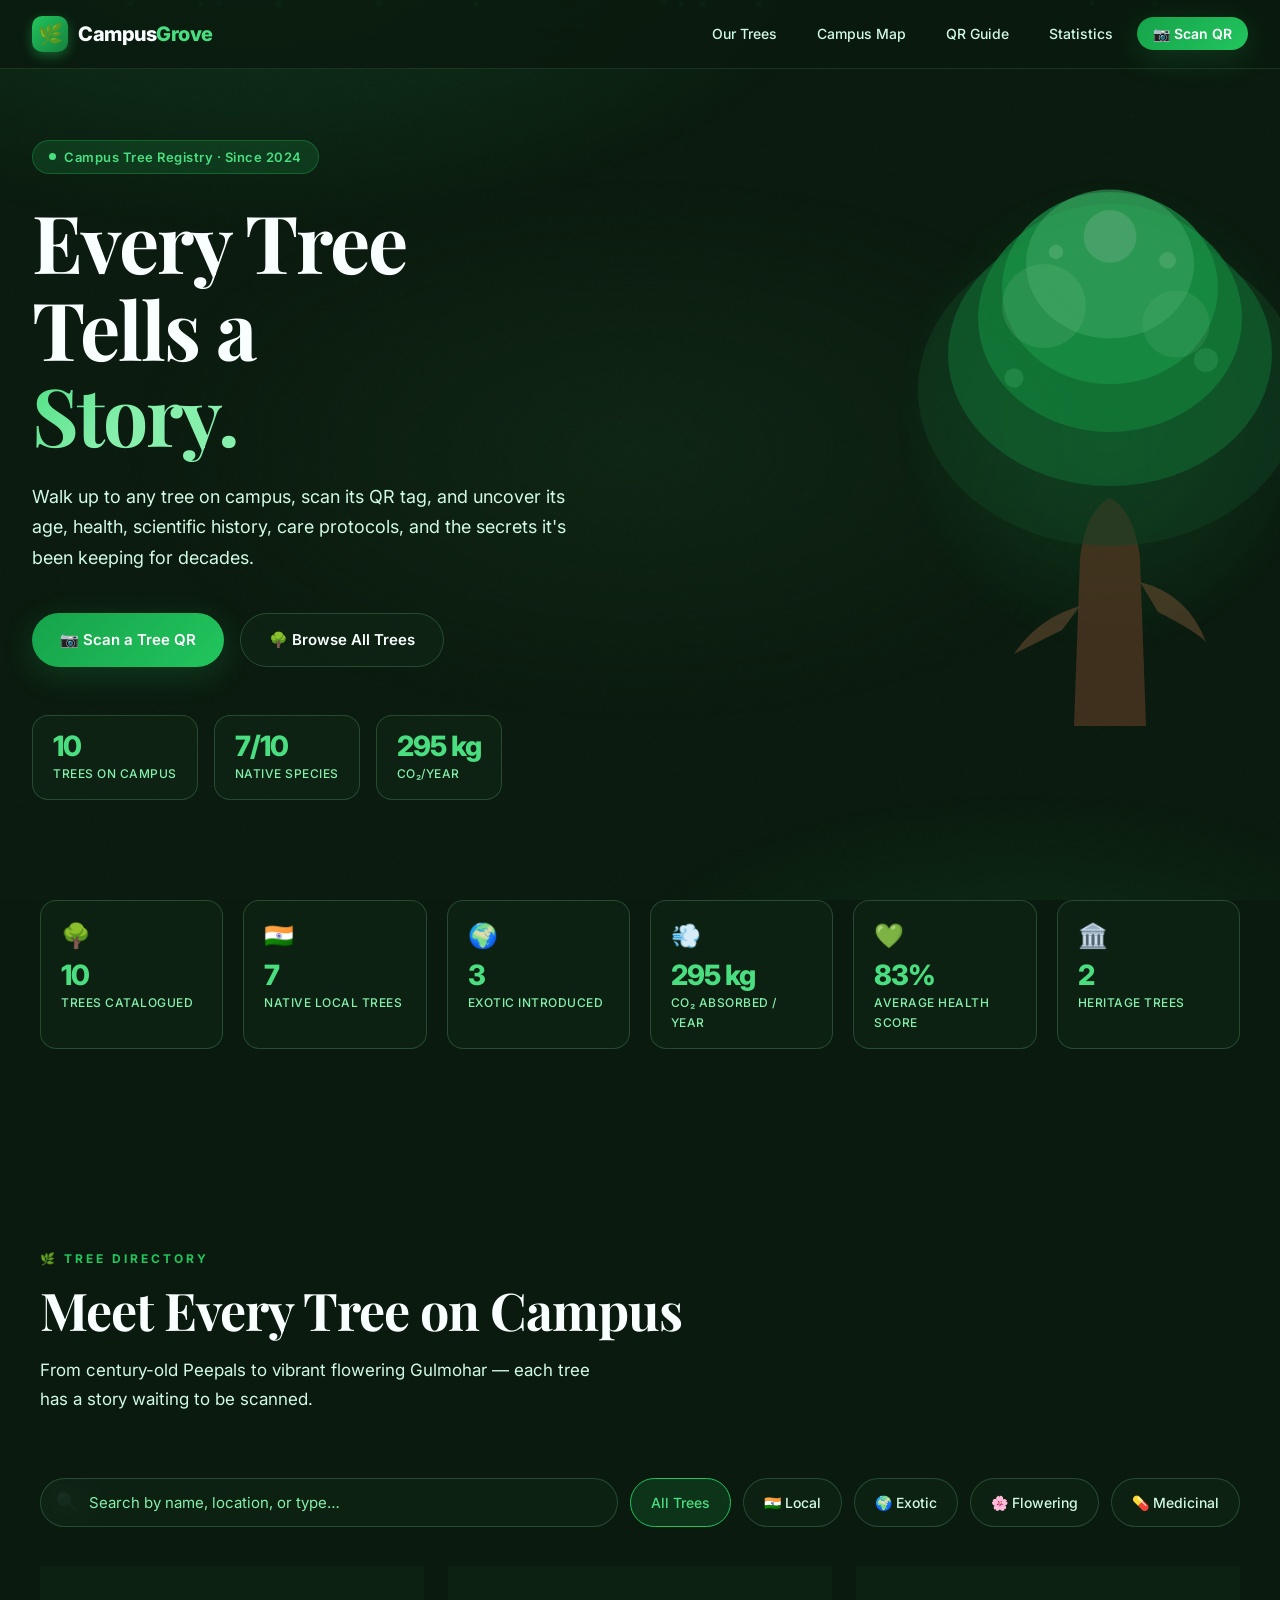
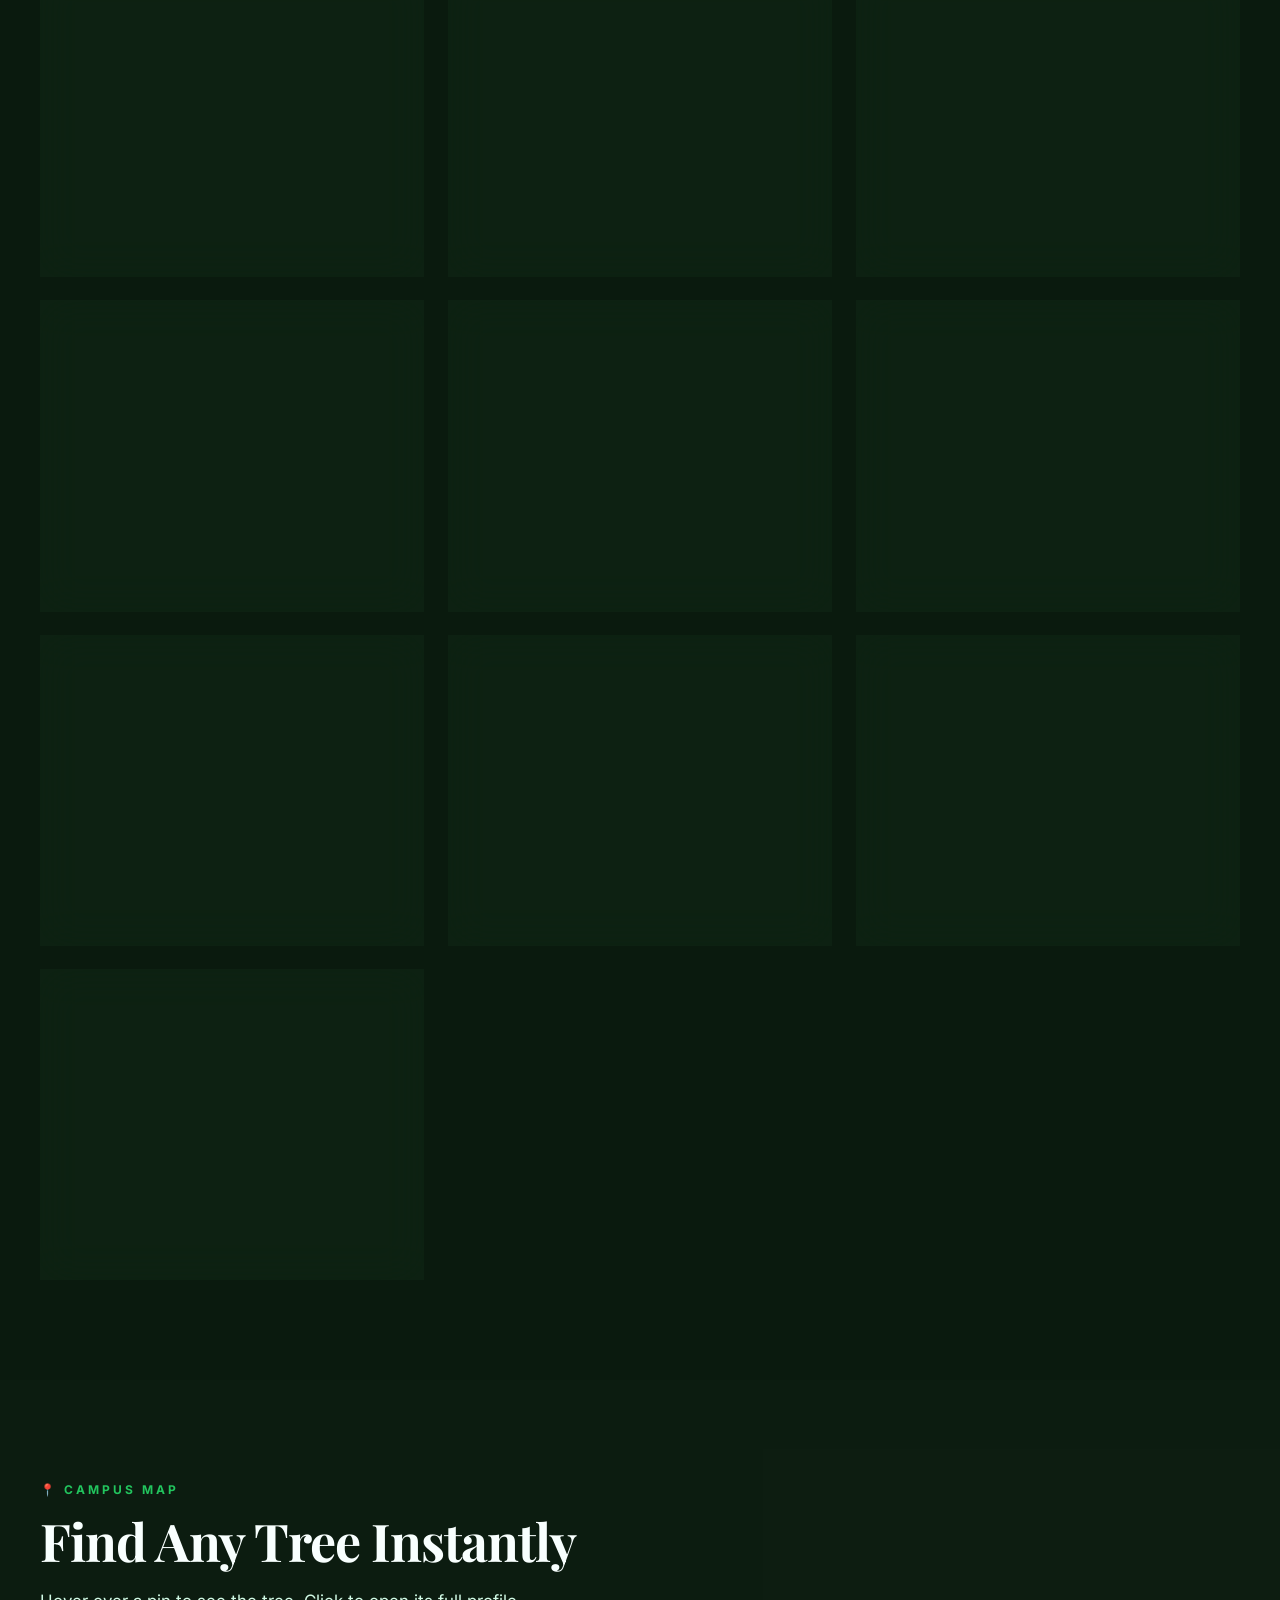
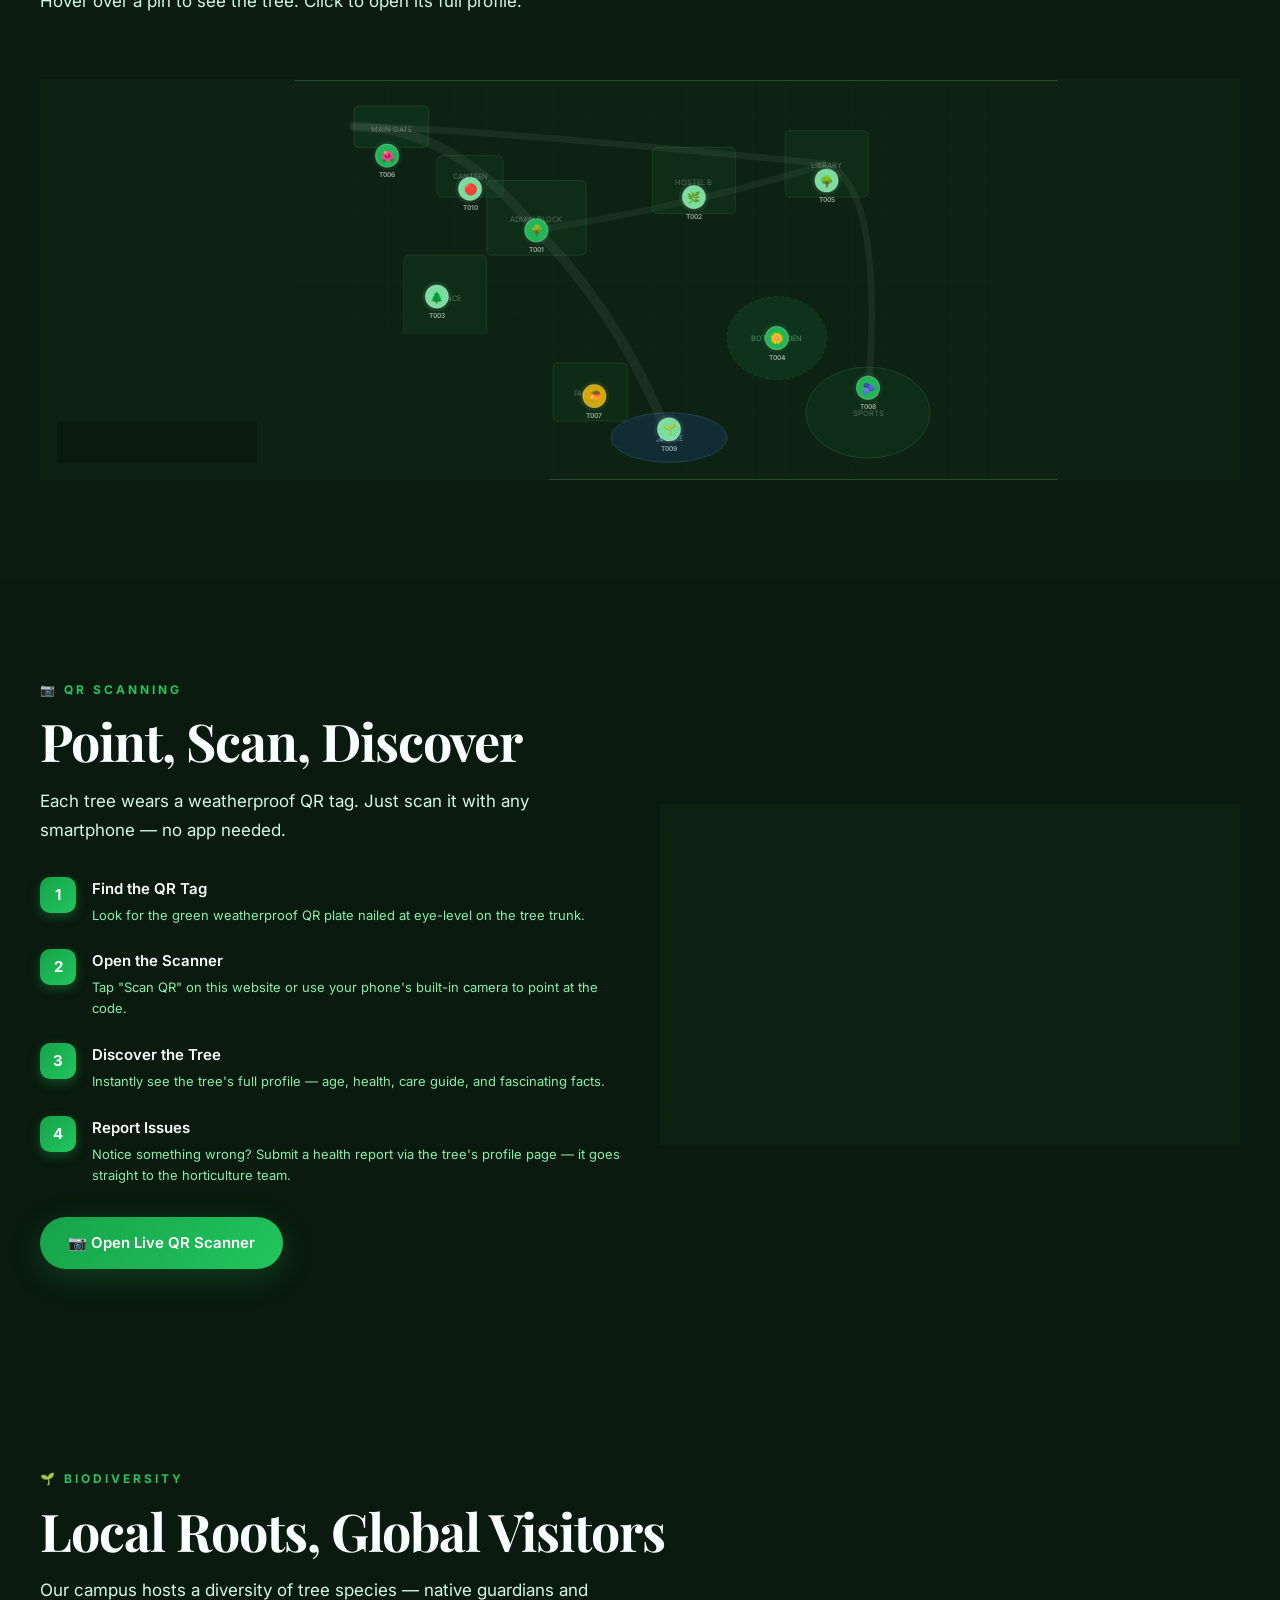
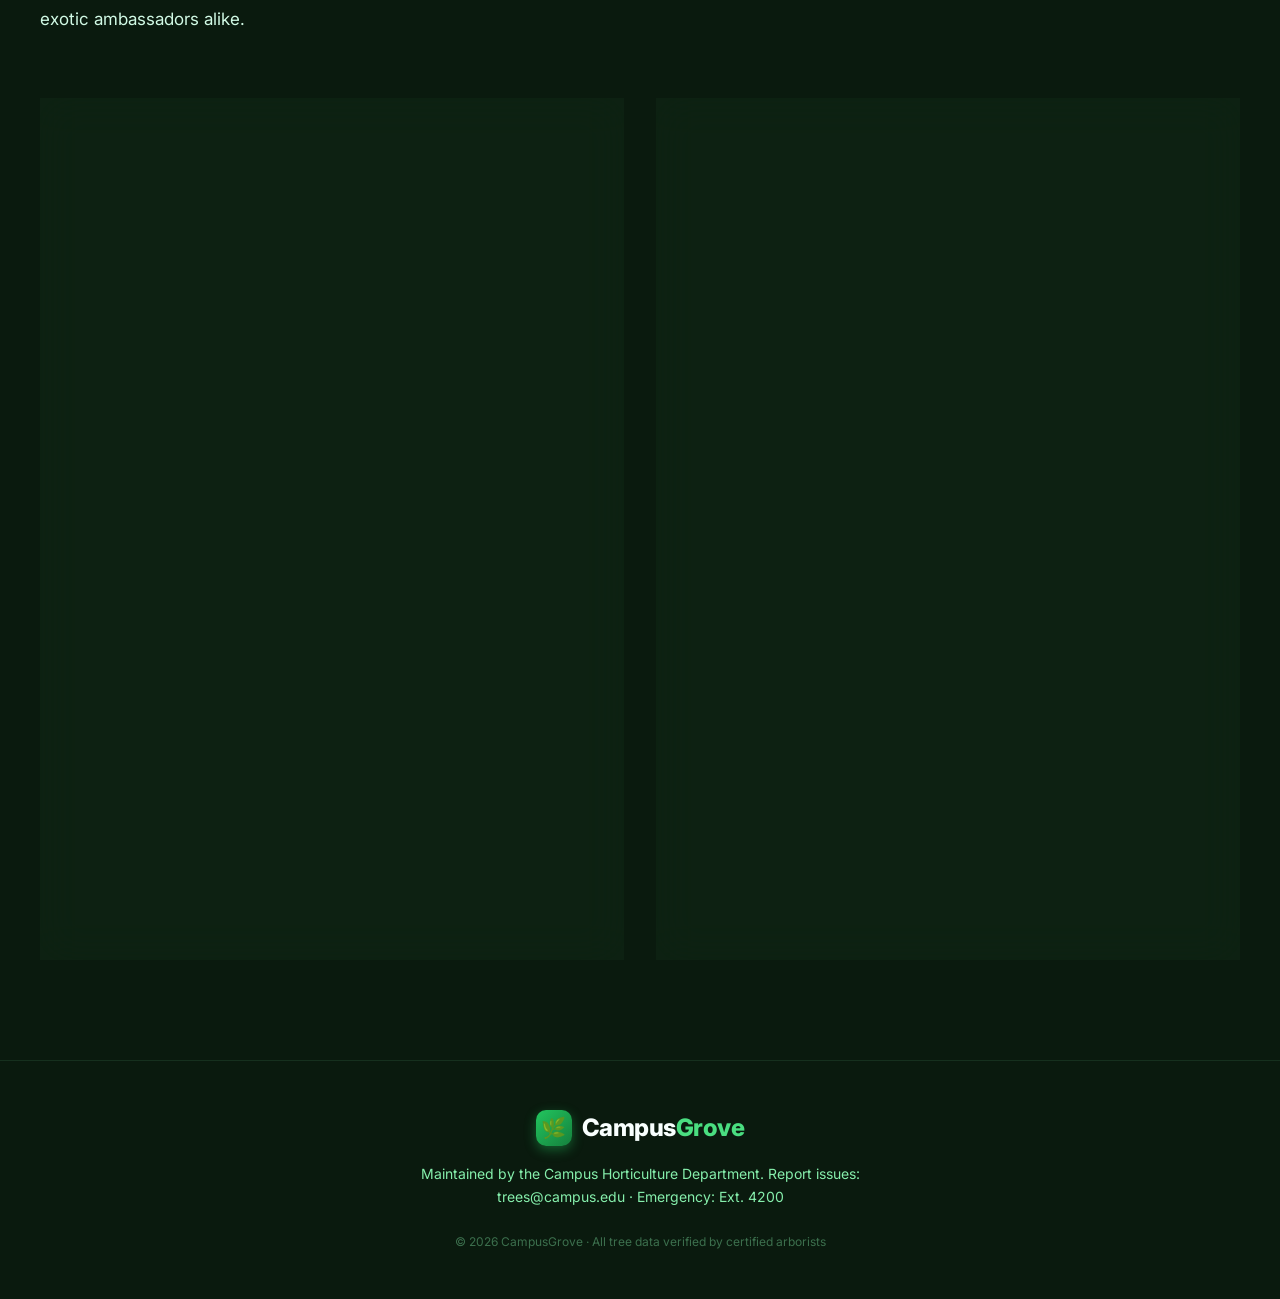
==== index.html @ 91ac913a "Initial commit" ====
<!DOCTYPE html>
<html lang="en">
<head>
  <meta charset="UTF-8" />
  <meta name="viewport" content="width=device-width, initial-scale=1.0" />
  <title>CampusGrove — Track Every Tree on Campus</title>
  <meta name="description" content="CampusGrove helps students and faculty track, learn about, and care for every tree on campus. Scan a QR code to discover any tree's full story." />
  <link rel="icon" href="data:image/svg+xml,<svg xmlns='http://www.w3.org/2000/svg' viewBox='0 0 100 100'><text y='.9em' font-size='90'>🌳</text></svg>" />
  <link rel="stylesheet" href="styles.css" />
</head>
<body>

  <!-- Leaf Particles (added by JS) -->
  <div id="particles"></div>

  <!-- ── NAVBAR ── -->
  <nav class="navbar" id="navbar">
    <a href="index.html" class="nav-logo">
      <div class="nav-logo-icon">🌿</div>
      <div class="nav-logo-text">Campus<span>Grove</span></div>
    </a>
    <ul class="nav-links">
      <li><a href="#trees">Our Trees</a></li>
      <li><a href="#map">Campus Map</a></li>
      <li><a href="#scanner">QR Guide</a></li>
      <li><a href="#stats">Statistics</a></li>
      <li><a href="scan.html" class="nav-cta">📷 Scan QR</a></li>
    </ul>
  </nav>

  <!-- ── HERO ── -->
  <section class="hero">
    <div class="hero-content">
      <div class="hero-badge">
        <span class="dot"></span>
        Campus Tree Registry · Since 2024
      </div>

      <h1 class="hero-title">
        Every Tree<br>Tells a<br><span class="accent">Story.</span>
      </h1>

      <p class="hero-subtitle">
        Walk up to any tree on campus, scan its QR tag, and uncover its age, health, scientific history, care protocols, and the secrets it's been keeping for decades.
      </p>

      <div class="hero-actions">
        <a href="scan.html" class="btn btn-primary">
          📷 Scan a Tree QR
        </a>
        <a href="#trees" class="btn btn-secondary">
          🌳 Browse All Trees
        </a>
      </div>

      <div class="hero-stats" id="hero-stats">
        <!-- populated by JS -->
      </div>
    </div>

    <!-- Hero SVG Tree Art -->
    <div class="hero-visual">
      <svg class="tree-silhouette" viewBox="0 0 400 500" fill="none" xmlns="http://www.w3.org/2000/svg">
        <defs>
          <radialGradient id="treeGlow" cx="50%" cy="50%" r="50%">
            <stop offset="0%" stop-color="#22c55e" stop-opacity="0.3"/>
            <stop offset="100%" stop-color="#22c55e" stop-opacity="0"/>
          </radialGradient>
          <radialGradient id="canopyG" cx="50%" cy="50%" r="50%">
            <stop offset="0%" stop-color="#4ade80"/>
            <stop offset="60%" stop-color="#16a34a"/>
            <stop offset="100%" stop-color="#14532d"/>
          </radialGradient>
        </defs>
        <ellipse cx="200" cy="220" rx="180" ry="200" fill="url(#treeGlow)"/>
        <!-- Trunk -->
        <path d="M170 480 L175 340 Q180 300 200 290 Q220 300 225 340 L230 480Z" fill="#6b432a" opacity="0.8"/>
        <!-- Aerial roots -->
        <path d="M175 380 Q140 390 120 420 Q130 415 160 400Z" fill="#8b5e3c" opacity="0.6"/>
        <path d="M225 360 Q265 370 280 410 Q270 400 240 385Z" fill="#8b5e3c" opacity="0.6"/>
        <!-- Main canopy layers -->
        <ellipse cx="200" cy="200" rx="160" ry="130" fill="#14532d" opacity="0.5"/>
        <ellipse cx="200" cy="170" rx="135" ry="110" fill="#15803d" opacity="0.7"/>
        <ellipse cx="200" cy="140" rx="110" ry="95" fill="#16a34a" opacity="0.8"/>
        <ellipse cx="200" cy="115" rx="90" ry="80" fill="#22c55e" opacity="0.7"/>
        <ellipse cx="200" cy="95" rx="70" ry="62" fill="#4ade80" opacity="0.6"/>
        <!-- Small highlights -->
        <circle cx="145" cy="130" r="35" fill="#86efac" opacity="0.25"/>
        <circle cx="255" cy="145" r="28" fill="#86efac" opacity="0.2"/>
        <circle cx="200" cy="72" r="22" fill="#bbf7d0" opacity="0.3"/>
        <!-- Leaf dots scatter -->
        <circle cx="120" cy="190" r="8" fill="#4ade80" opacity="0.4"/>
        <circle cx="280" cy="175" r="10" fill="#4ade80" opacity="0.35"/>
        <circle cx="155" cy="85" r="6" fill="#86efac" opacity="0.5"/>
        <circle cx="248" cy="92" r="7" fill="#86efac" opacity="0.45"/>
      </svg>
    </div>
  </section>

  <!-- ── STATS STRIP ── -->
  <section class="section" id="stats" style="padding-top: 0;">
    <div class="container">
      <div class="stats-strip reveal" id="stats-strip">
        <!-- populated by JS -->
      </div>
    </div>
  </section>

  <!-- ── TREE DIRECTORY ── -->
  <section class="section" id="trees">
    <div class="container">
      <div class="section-header reveal">
        <div class="section-eyebrow">🌿 Tree Directory</div>
        <h2 class="section-title">Meet Every Tree on Campus</h2>
        <p class="section-subtitle">From century-old Peepals to vibrant flowering Gulmohar — each tree has a story waiting to be scanned.</p>
      </div>

      <div class="search-bar-wrap reveal">
        <div class="search-input-wrap">
          <span class="search-icon">🔍</span>
          <input type="text" class="search-input" id="search-input" placeholder="Search by name, location, or type…" />
        </div>
        <button class="filter-btn active" data-filter="all" id="filter-all">All Trees</button>
        <button class="filter-btn" data-filter="local">🇮🇳 Local</button>
        <button class="filter-btn" data-filter="exotic">🌍 Exotic</button>
        <button class="filter-btn" data-filter="flowering">🌸 Flowering</button>
        <button class="filter-btn" data-filter="medicinal">💊 Medicinal</button>
      </div>

      <div class="tree-grid" id="tree-grid">
        <!-- populated by JS -->
      </div>
    </div>
  </section>

  <!-- ── CAMPUS MAP ── -->
  <section class="section" id="map" style="background: rgba(255,255,255,0.01);">
    <div class="container">
      <div class="section-header reveal">
        <div class="section-eyebrow">📍 Campus Map</div>
        <h2 class="section-title">Find Any Tree Instantly</h2>
        <p class="section-subtitle">Hover over a pin to see the tree. Click to open its full profile.</p>
      </div>

      <div class="map-placeholder reveal" id="campus-map">
        <div class="map-tooltip" id="map-tooltip"></div>
        <!-- SVG map rendered by JS -->
      </div>
    </div>
  </section>

  <!-- ── HOW TO SCAN ── -->
  <section class="section" id="scanner">
    <div class="container">
      <div class="scanner-wrap">
        <div>
          <div class="section-header reveal" style="margin-bottom: 32px;">
            <div class="section-eyebrow">📷 QR Scanning</div>
            <h2 class="section-title">Point, Scan, Discover</h2>
            <p class="section-subtitle">Each tree wears a weatherproof QR tag. Just scan it with any smartphone — no app needed.</p>
          </div>
          <div class="scanner-instructions">
            <div class="scanner-step reveal">
              <div class="step-num">1</div>
              <div class="step-text">
                <h4>Find the QR Tag</h4>
                <p>Look for the green weatherproof QR plate nailed at eye-level on the tree trunk.</p>
              </div>
            </div>
            <div class="scanner-step reveal">
              <div class="step-num">2</div>
              <div class="step-text">
                <h4>Open the Scanner</h4>
                <p>Tap "Scan QR" on this website or use your phone's built-in camera to point at the code.</p>
              </div>
            </div>
            <div class="scanner-step reveal">
              <div class="step-num">3</div>
              <div class="step-text">
                <h4>Discover the Tree</h4>
                <p>Instantly see the tree's full profile — age, health, care guide, and fascinating facts.</p>
              </div>
            </div>
            <div class="scanner-step reveal">
              <div class="step-num">4</div>
              <div class="step-text">
                <h4>Report Issues</h4>
                <p>Notice something wrong? Submit a health report via the tree's profile page — it goes straight to the horticulture team.</p>
              </div>
            </div>
          </div>
          <a href="scan.html" class="btn btn-primary reveal" style="margin-top: 32px;">
            📷 Open Live QR Scanner
          </a>
        </div>

        <div class="scanner-box glass reveal" style="position: relative; min-height: 340px; display: flex; align-items: center; justify-content: center;">
          <div class="scanner-corner tl"></div>
          <div class="scanner-corner tr"></div>
          <div class="scanner-corner bl"></div>
          <div class="scanner-corner br"></div>
          <div class="scanner-line"></div>
          <div style="text-align: center; padding: 40px; z-index: 5;">
            <div style="font-size: 72px; margin-bottom: 16px; animation: treeWave 3s ease-in-out infinite;">🌳</div>
            <div style="font-size: 15px; font-weight: 600; color: var(--text-light);">Live Scanner Ready</div>
            <div style="font-size: 13px; color: var(--text-muted); margin-top: 6px;">Tap below to activate camera</div>
            <a href="scan.html" class="btn btn-primary" style="margin-top: 20px; padding: 10px 20px; font-size: 13px;">Activate Scanner →</a>
          </div>
        </div>
      </div>
    </div>
  </section>

  <!-- ── LOCAL VS EXOTIC ── -->
  <section class="section" id="local-exotic">
    <div class="container">
      <div class="section-header reveal">
        <div class="section-eyebrow">🌱 Biodiversity</div>
        <h2 class="section-title">Local Roots, Global Visitors</h2>
        <p class="section-subtitle">Our campus hosts a diversity of tree species — native guardians and exotic ambassadors alike.</p>
      </div>

      <div style="display: grid; grid-template-columns: 1fr 1fr; gap: 32px;" class="reveal">
        <div class="glass" style="padding: 36px;">
          <div style="font-size: 48px; margin-bottom: 16px;">🇮🇳</div>
          <h3 style="font-family: 'Playfair Display', serif; font-size: 28px; font-weight: 700; margin-bottom: 12px; color: var(--green-400);">Local / Native Trees</h3>
          <p style="font-size: 15px; color: var(--text-mid); line-height: 1.8; margin-bottom: 24px;">
            These trees evolved in India and are perfectly adapted to local soil, climate, and wildlife. They support native birds, bats, pollinators, and insects. Preserving them is key to campus biodiversity.
          </p>
          <div id="local-tree-list" style="display: flex; flex-direction: column; gap: 10px;">
            <!-- populated by JS -->
          </div>
        </div>

        <div class="glass" style="padding: 36px;">
          <div style="font-size: 48px; margin-bottom: 16px;">🌍</div>
          <h3 style="font-family: 'Playfair Display', serif; font-size: 28px; font-weight: 700; margin-bottom: 12px; color: var(--earth-300);">Exotic / Introduced Trees</h3>
          <p style="font-size: 15px; color: var(--text-mid); line-height: 1.8; margin-bottom: 24px;">
            These trees were introduced from other continents. While beautiful and valued, some grow aggressively. They're monitored for invasive behaviour and managed responsibly.
          </p>
          <div id="exotic-tree-list" style="display: flex; flex-direction: column; gap: 10px;">
            <!-- populated by JS -->
          </div>
        </div>
      </div>
    </div>
  </section>

  <!-- ── FOOTER ── -->
  <footer style="position: relative; z-index: 2; border-top: 1px solid rgba(134,239,172,0.1); padding: 48px 32px; text-align: center;">
    <div class="nav-logo" style="justify-content: center; display: flex; margin-bottom: 16px; text-decoration: none;">
      <div class="nav-logo-icon">🌿</div>
      <div class="nav-logo-text" style="font-size: 24px;">Campus<span>Grove</span></div>
    </div>
    <p style="font-size: 14px; color: var(--text-muted); max-width: 480px; margin: 0 auto 24px;">
      Maintained by the Campus Horticulture Department. Report issues: trees@campus.edu · Emergency: Ext. 4200
    </p>
    <p style="font-size: 12px; color: rgba(134,239,172,0.4);">© 2026 CampusGrove · All tree data verified by certified arborists</p>
  </footer>

  <script src="data.js"></script>
  <script src="app.js"></script>
</body>
</html>
---- styles.css ----
@import url('https://fonts.googleapis.com/css2?family=Inter:wght@300;400;500;600;700;800;900&family=Playfair+Display:ital,wght@0,600;0,700;1,600&display=swap');

:root {
  --green-50: #f0fdf4;
  --green-100: #dcfce7;
  --green-200: #bbf7d0;
  --green-300: #86efac;
  --green-400: #4ade80;
  --green-500: #22c55e;
  --green-600: #16a34a;
  --green-700: #15803d;
  --green-800: #166534;
  --green-900: #14532d;

  --earth-100: #fdf6ec;
  --earth-200: #f5e6cc;
  --earth-300: #d4a96a;
  --earth-400: #b8864c;
  --earth-500: #8b5e3c;
  --earth-600: #6b432a;

  --sage-100: #ecf4ec;
  --sage-200: #c9dfc8;
  --sage-300: #8fba8d;
  --sage-400: #5a9458;

  --dark-900: #0a1a0e;
  --dark-800: #0f2614;
  --dark-700: #1a3a20;
  --dark-600: #234d2b;

  --text-light: #f8fffe;
  --text-mid: #d1fae5;
  --text-muted: #86efac;

  --glass-bg: rgba(15, 38, 20, 0.7);
  --glass-border: rgba(134, 239, 172, 0.2);
  --glass-glow: rgba(34, 197, 94, 0.15);

  --radius-sm: 8px;
  --radius-md: 16px;
  --radius-lg: 24px;
  --radius-xl: 40px;

  --shadow-green: 0 8px 32px rgba(34, 197, 94, 0.2);
  --shadow-deep: 0 20px 60px rgba(0, 0, 0, 0.5);
  --shadow-card: 0 4px 24px rgba(0, 0, 0, 0.3);

  --transition: all 0.3s cubic-bezier(0.4, 0, 0.2, 1);
  --transition-bounce: all 0.5s cubic-bezier(0.34, 1.56, 0.64, 1);
}

/* ─── Reset & Base ─── */
*,
*::before,
*::after {
  box-sizing: border-box;
  margin: 0;
  padding: 0;
}

html {
  scroll-behavior: smooth;
}

body {
  font-family: 'Inter', system-ui, sans-serif;
  background-color: var(--dark-900);
  color: var(--text-light);
  min-height: 100vh;
  overflow-x: hidden;
  line-height: 1.6;
}

/* ─── Animated Background ─── */
body::before {
  content: '';
  position: fixed;
  inset: 0;
  background:
    radial-gradient(ellipse 80% 60% at 20% -10%, rgba(34, 197, 94, 0.18) 0%, transparent 60%),
    radial-gradient(ellipse 60% 40% at 80% 110%, rgba(22, 163, 74, 0.14) 0%, transparent 55%),
    radial-gradient(ellipse 40% 30% at 50% 50%, rgba(15, 38, 20, 0.9) 0%, transparent 100%);
  pointer-events: none;
  z-index: 0;
}

/* ─── Noise Texture Overlay ─── */
body::after {
  content: '';
  position: fixed;
  inset: 0;
  background-image: url("data:image/svg+xml,%3Csvg viewBox='0 0 256 256' xmlns='http://www.w3.org/2000/svg'%3E%3Cfilter id='noise'%3E%3CfeTurbulence type='fractalNoise' baseFrequency='0.85' numOctaves='4' stitchTiles='stitch'/%3E%3C/filter%3E%3Crect width='100%25' height='100%25' filter='url(%23noise)' opacity='0.04'/%3E%3C/svg%3E");
  pointer-events: none;
  z-index: 0;
  opacity: 0.5;
}

/* ─── Floating Leaf Particles ─── */
.leaf-particle {
  position: fixed;
  width: 6px;
  height: 6px;
  background: radial-gradient(circle, rgba(34, 197, 94, 0.8), transparent);
  border-radius: 50% 0;
  pointer-events: none;
  z-index: 1;
  animation: floatLeaf linear infinite;
}

@keyframes floatLeaf {
  0% {
    transform: translateY(100vh) rotate(0deg) translateX(0);
    opacity: 0;
  }

  10% {
    opacity: 1;
  }

  90% {
    opacity: 0.7;
  }

  100% {
    transform: translateY(-20vh) rotate(720deg) translateX(40px);
    opacity: 0;
  }
}

/* ─── Glassmorphism Cards ─── */
.glass {
  background: var(--glass-bg);
  backdrop-filter: blur(20px);
  -webkit-backdrop-filter: blur(20px);
  border: 1px solid var(--glass-border);
  border-radius: var(--radius-lg);
}

.glass:hover {
  border-color: rgba(134, 239, 172, 0.4);
  box-shadow: 0 0 40px rgba(34, 197, 94, 0.1);
}

/* ─── Navigation ─── */
.navbar {
  position: fixed;
  top: 0;
  left: 0;
  right: 0;
  z-index: 100;
  padding: 16px 32px;
  display: flex;
  align-items: center;
  justify-content: space-between;
  background: rgba(10, 26, 14, 0.8);
  backdrop-filter: blur(24px);
  border-bottom: 1px solid rgba(134, 239, 172, 0.12);
  transition: var(--transition);
}

.navbar.scrolled {
  padding: 12px 32px;
  background: rgba(10, 26, 14, 0.95);
}

.nav-logo {
  display: flex;
  align-items: center;
  gap: 10px;
  text-decoration: none;
}

.nav-logo-icon {
  width: 36px;
  height: 36px;
  background: linear-gradient(135deg, var(--green-500), var(--green-700));
  border-radius: 10px;
  display: flex;
  align-items: center;
  justify-content: center;
  font-size: 20px;
  box-shadow: 0 4px 12px rgba(34, 197, 94, 0.4);
}

.nav-logo-text {
  font-size: 20px;
  font-weight: 800;
  letter-spacing: -0.5px;
  color: var(--text-light);
}

.nav-logo-text span {
  color: var(--green-400);
}

.nav-links {
  display: flex;
  align-items: center;
  gap: 8px;
  list-style: none;
}

.nav-links a {
  color: var(--text-mid);
  text-decoration: none;
  font-size: 14px;
  font-weight: 500;
  padding: 8px 16px;
  border-radius: 100px;
  transition: var(--transition);
}

.nav-links a:hover,
.nav-links a.active {
  background: rgba(34, 197, 94, 0.15);
  color: var(--green-400);
}

.nav-cta {
  background: linear-gradient(135deg, var(--green-600), var(--green-500));
  color: white !important;
  font-weight: 600 !important;
  box-shadow: var(--shadow-green);
}

.nav-cta:hover {
  transform: translateY(-1px);
  box-shadow: 0 8px 24px rgba(34, 197, 94, 0.4) !important;
  background: none;
}

/* ─── Hero Section ─── */
.hero {
  min-height: 100vh;
  display: flex;
  align-items: center;
  position: relative;
  padding: 120px 32px 80px;
  overflow: hidden;
  z-index: 2;
}

.hero-content {
  max-width: 700px;
  position: relative;
  z-index: 2;
}

.hero-badge {
  display: inline-flex;
  align-items: center;
  gap: 8px;
  background: rgba(34, 197, 94, 0.15);
  border: 1px solid rgba(34, 197, 94, 0.3);
  border-radius: 100px;
  padding: 6px 16px;
  font-size: 13px;
  font-weight: 600;
  color: var(--green-400);
  letter-spacing: 0.5px;
  margin-bottom: 24px;
  animation: fadeInUp 0.6s ease both;
}

.hero-badge .dot {
  width: 7px;
  height: 7px;
  background: var(--green-400);
  border-radius: 50%;
  animation: pulse 2s infinite;
}

@keyframes pulse {

  0%,
  100% {
    opacity: 1;
    transform: scale(1);
  }

  50% {
    opacity: 0.5;
    transform: scale(1.5);
  }
}

.hero-title {
  font-family: 'Playfair Display', serif;
  font-size: clamp(42px, 7vw, 80px);
  font-weight: 700;
  line-height: 1.08;
  letter-spacing: -2px;
  margin-bottom: 24px;
  animation: fadeInUp 0.7s ease 0.1s both;
}

.hero-title .accent {
  background: linear-gradient(135deg, var(--green-400), var(--green-300), #86efac);
  -webkit-background-clip: text;
  -webkit-text-fill-color: transparent;
  background-clip: text;
}

.hero-subtitle {
  font-size: 18px;
  font-weight: 400;
  color: var(--text-mid);
  line-height: 1.7;
  max-width: 560px;
  margin-bottom: 40px;
  animation: fadeInUp 0.7s ease 0.2s both;
}

.hero-actions {
  display: flex;
  gap: 16px;
  flex-wrap: wrap;
  animation: fadeInUp 0.7s ease 0.3s both;
}

.btn {
  display: inline-flex;
  align-items: center;
  gap: 8px;
  padding: 14px 28px;
  border-radius: 100px;
  font-size: 15px;
  font-weight: 600;
  cursor: pointer;
  text-decoration: none;
  transition: var(--transition-bounce);
  border: none;
  outline: none;
}

.btn-primary {
  background: linear-gradient(135deg, var(--green-600), var(--green-500));
  color: white;
  box-shadow: var(--shadow-green), 0 0 0 0 rgba(34, 197, 94, 0);
}

.btn-primary:hover {
  transform: translateY(-3px) scale(1.02);
  box-shadow: 0 16px 40px rgba(34, 197, 94, 0.4), 0 0 0 4px rgba(34, 197, 94, 0.15);
}

.btn-secondary {
  background: var(--glass-bg);
  color: var(--text-light);
  border: 1px solid var(--glass-border);
  backdrop-filter: blur(10px);
}

.btn-secondary:hover {
  transform: translateY(-3px);
  border-color: rgba(134, 239, 172, 0.4);
  background: rgba(34, 197, 94, 0.1);
}

/* ─── Hero Visual ─── */
.hero-visual {
  position: absolute;
  right: -80px;
  top: 50%;
  transform: translateY(-50%);
  width: min(500px, 45vw);
  height: min(600px, 90vh);
  z-index: 1;
}

.tree-silhouette {
  width: 100%;
  height: 100%;
  opacity: 0.7;
}

/* ─── Floating Stats Chips ─── */
.hero-stats {
  display: flex;
  gap: 16px;
  flex-wrap: wrap;
  margin-top: 48px;
  animation: fadeInUp 0.7s ease 0.4s both;
}

.stat-chip {
  background: var(--glass-bg);
  border: 1px solid var(--glass-border);
  border-radius: var(--radius-md);
  padding: 16px 20px;
  backdrop-filter: blur(16px);
  transition: var(--transition);
}

.stat-chip:hover {
  transform: translateY(-4px);
  box-shadow: var(--shadow-green);
  border-color: rgba(134, 239, 172, 0.4);
}

.stat-chip-value {
  font-size: 28px;
  font-weight: 800;
  color: var(--green-400);
  line-height: 1;
  letter-spacing: -1px;
}

.stat-chip-label {
  font-size: 12px;
  color: var(--text-muted);
  margin-top: 4px;
  font-weight: 500;
  text-transform: uppercase;
  letter-spacing: 0.5px;
}

/* ─── Section Layout ─── */
.section {
  position: relative;
  z-index: 2;
  padding: 100px 32px;
}

.container {
  max-width: 1200px;
  margin: 0 auto;
}

.section-header {
  margin-bottom: 64px;
}

.section-eyebrow {
  font-size: 12px;
  font-weight: 700;
  text-transform: uppercase;
  letter-spacing: 3px;
  color: var(--green-500);
  margin-bottom: 12px;
}

.section-title {
  font-family: 'Playfair Display', serif;
  font-size: clamp(32px, 5vw, 52px);
  font-weight: 700;
  line-height: 1.15;
  letter-spacing: -1px;
  margin-bottom: 16px;
}

.section-subtitle {
  font-size: 17px;
  color: var(--text-mid);
  max-width: 560px;
  line-height: 1.7;
}

/* ─── Search & Filter Bar ─── */
.search-bar-wrap {
  display: flex;
  gap: 12px;
  margin-bottom: 40px;
  flex-wrap: wrap;
}

.search-input-wrap {
  flex: 1;
  min-width: 260px;
  position: relative;
}

.search-icon {
  position: absolute;
  left: 16px;
  top: 50%;
  transform: translateY(-50%);
  color: var(--green-500);
  font-size: 18px;
  pointer-events: none;
}

.search-input {
  width: 100%;
  padding: 14px 20px 14px 48px;
  background: var(--glass-bg);
  border: 1px solid var(--glass-border);
  border-radius: 100px;
  color: var(--text-light);
  font-size: 15px;
  font-family: 'Inter', sans-serif;
  outline: none;
  transition: var(--transition);
  backdrop-filter: blur(16px);
}

.search-input::placeholder {
  color: var(--text-muted);
}

.search-input:focus {
  border-color: var(--green-500);
  box-shadow: 0 0 0 3px rgba(34, 197, 94, 0.15);
}

.filter-btn {
  padding: 12px 20px;
  background: var(--glass-bg);
  border: 1px solid var(--glass-border);
  border-radius: 100px;
  color: var(--text-mid);
  font-size: 14px;
  font-weight: 500;
  cursor: pointer;
  font-family: 'Inter', sans-serif;
  transition: var(--transition);
  backdrop-filter: blur(16px);
  white-space: nowrap;
}

.filter-btn:hover,
.filter-btn.active {
  background: rgba(34, 197, 94, 0.15);
  border-color: var(--green-500);
  color: var(--green-400);
}

/* ─── Tree Grid ─── */
.tree-grid {
  display: grid;
  grid-template-columns: repeat(auto-fill, minmax(320px, 1fr));
  gap: 24px;
}

/* ─── Tree Card ─── */
.tree-card {
  background: var(--glass-bg);
  border: 1px solid var(--glass-border);
  border-radius: var(--radius-lg);
  overflow: hidden;
  cursor: pointer;
  transition: var(--transition-bounce);
  backdrop-filter: blur(20px);
  text-decoration: none;
  display: flex;
  flex-direction: column;
  position: relative;
  z-index: 2;
}

.tree-card::before {
  content: '';
  position: absolute;
  inset: 0;
  background: linear-gradient(135deg, rgba(34, 197, 94, 0.05) 0%, transparent 100%);
  opacity: 0;
  transition: var(--transition);
  border-radius: inherit;
}

.tree-card:hover {
  transform: translateY(-8px) scale(1.01);
  border-color: rgba(134, 239, 172, 0.4);
  box-shadow: 0 24px 60px rgba(0, 0, 0, 0.4), 0 0 60px rgba(34, 197, 94, 0.1);
}

.tree-card:hover::before {
  opacity: 1;
}

.tree-card-banner {
  height: 120px;
  position: relative;
  display: flex;
  align-items: center;
  justify-content: center;
  overflow: hidden;
}

.tree-card-emoji {
  font-size: 64px;
  filter: drop-shadow(0 4px 16px rgba(0, 0, 0, 0.4));
  animation: treeWave 4s ease-in-out infinite;
}

@keyframes treeWave {

  0%,
  100% {
    transform: rotate(-3deg) scale(1);
  }

  50% {
    transform: rotate(3deg) scale(1.05);
  }
}

.tree-card-body {
  padding: 20px 24px 24px;
  flex: 1;
  display: flex;
  flex-direction: column;
  gap: 12px;
}

.tree-card-top {
  display: flex;
  align-items: flex-start;
  justify-content: space-between;
  gap: 8px;
}

.tree-card-name {
  font-size: 18px;
  font-weight: 700;
  color: var(--text-light);
  line-height: 1.2;
}

.tree-card-sci {
  font-size: 12px;
  font-style: italic;
  color: var(--text-muted);
  margin-top: 2px;
}

.local-badge {
  flex-shrink: 0;
  font-size: 10px;
  font-weight: 700;
  padding: 4px 10px;
  border-radius: 100px;
  text-transform: uppercase;
  letter-spacing: 0.5px;
}

.local-badge.local {
  background: rgba(34, 197, 94, 0.2);
  color: var(--green-400);
  border: 1px solid rgba(34, 197, 94, 0.4);
}

.local-badge.exotic {
  background: rgba(180, 140, 76, 0.2);
  color: var(--earth-300);
  border: 1px solid rgba(180, 140, 76, 0.4);
}

.tree-card-meta {
  display: flex;
  gap: 16px;
  font-size: 13px;
  color: var(--text-muted);
}

.tree-card-meta span {
  display: flex;
  align-items: center;
  gap: 4px;
}

/* ─── Health Bar ─── */
.health-bar-wrap {
  display: flex;
  align-items: center;
  gap: 10px;
}

.health-bar-track {
  flex: 1;
  height: 6px;
  background: rgba(255, 255, 255, 0.1);
  border-radius: 100px;
  overflow: hidden;
}

.health-bar-fill {
  height: 100%;
  border-radius: 100px;
  transition: width 1s cubic-bezier(0.4, 0, 0.2, 1);
}

.health-bar-text {
  font-size: 12px;
  font-weight: 600;
  min-width: 40px;
  text-align: right;
}

.tree-card-tags {
  display: flex;
  gap: 6px;
  flex-wrap: wrap;
}

.tag {
  font-size: 11px;
  padding: 3px 10px;
  border-radius: 100px;
  background: rgba(255, 255, 255, 0.06);
  color: var(--text-muted);
  border: 1px solid rgba(255, 255, 255, 0.08);
  font-weight: 500;
}

/* ─── QR Scanner Section ─── */
.scanner-wrap {
  display: grid;
  grid-template-columns: 1fr 1fr;
  gap: 40px;
  align-items: center;
}

.scanner-box {
  background: var(--glass-bg);
  border: 1px solid var(--glass-border);
  border-radius: var(--radius-lg);
  overflow: hidden;
  backdrop-filter: blur(20px);
  position: relative;
}

#qr-reader {
  width: 100% !important;
  border-radius: var(--radius-lg);
  overflow: hidden;
}

#qr-reader video {
  width: 100% !important;
}

#qr-reader__scan_region {
  background: transparent !important;
}

.scanner-corner {
  position: absolute;
  width: 24px;
  height: 24px;
  border-color: var(--green-400);
  border-style: solid;
  border-width: 0;
  z-index: 10;
}

.scanner-corner.tl {
  top: 20px;
  left: 20px;
  border-top-width: 3px;
  border-left-width: 3px;
  border-top-left-radius: 4px;
}

.scanner-corner.tr {
  top: 20px;
  right: 20px;
  border-top-width: 3px;
  border-right-width: 3px;
  border-top-right-radius: 4px;
}

.scanner-corner.bl {
  bottom: 20px;
  left: 20px;
  border-bottom-width: 3px;
  border-left-width: 3px;
  border-bottom-left-radius: 4px;
}

.scanner-corner.br {
  bottom: 20px;
  right: 20px;
  border-bottom-width: 3px;
  border-right-width: 3px;
  border-bottom-right-radius: 4px;
}

.scanner-line {
  position: absolute;
  left: 10%;
  right: 10%;
  height: 2px;
  background: linear-gradient(90deg, transparent, var(--green-400), transparent);
  top: 10%;
  box-shadow: 0 0 12px var(--green-400), 0 0 4px var(--green-400);
  animation: scanLine 2.5s ease-in-out infinite;
  z-index: 10;
}

@keyframes scanLine {
  0% {
    top: 10%;
    opacity: 1;
  }

  50% {
    top: 88%;
    opacity: 1;
  }

  100% {
    top: 10%;
    opacity: 1;
  }
}

.scanner-instructions {
  display: flex;
  flex-direction: column;
  gap: 24px;
}

.scanner-step {
  display: flex;
  align-items: flex-start;
  gap: 16px;
}

.step-num {
  width: 36px;
  height: 36px;
  background: linear-gradient(135deg, var(--green-600), var(--green-500));
  border-radius: 10px;
  display: flex;
  align-items: center;
  justify-content: center;
  font-weight: 700;
  font-size: 15px;
  flex-shrink: 0;
  box-shadow: 0 4px 12px rgba(34, 197, 94, 0.3);
}

.step-text h4 {
  font-size: 15px;
  font-weight: 600;
  margin-bottom: 4px;
  color: var(--text-light);
}

.step-text p {
  font-size: 13px;
  color: var(--text-muted);
  line-height: 1.6;
}

/* ─── Tree Profile Page ─── */
.profile-hero {
  min-height: 420px;
  display: flex;
  align-items: flex-end;
  padding: 120px 32px 48px;
  position: relative;
  overflow: hidden;
  z-index: 2;
}

.profile-hero-bg {
  position: absolute;
  inset: 0;
  z-index: 0;
}

.profile-hero-content {
  position: relative;
  z-index: 2;
  max-width: 1200px;
  margin: 0 auto;
  width: 100%;
}

.profile-header-grid {
  display: grid;
  grid-template-columns: auto 1fr auto;
  align-items: center;
  gap: 32px;
}

.profile-emoji-circle {
  width: 100px;
  height: 100px;
  background: var(--glass-bg);
  border: 2px solid var(--glass-border);
  border-radius: 50%;
  backdrop-filter: blur(20px);
  display: flex;
  align-items: center;
  justify-content: center;
  font-size: 52px;
  box-shadow: 0 0 40px rgba(34, 197, 94, 0.2);
}

.profile-name {
  font-family: 'Playfair Display', serif;
  font-size: clamp(28px, 5vw, 52px);
  font-weight: 700;
  line-height: 1.1;
  letter-spacing: -1px;
}

.profile-sci {
  font-style: italic;
  color: var(--text-muted);
  font-size: 16px;
  margin-top: 4px;
}

.profile-location {
  font-size: 14px;
  color: var(--text-muted);
  margin-top: 8px;
  display: flex;
  align-items: center;
  gap: 6px;
}

.profile-health-pill {
  padding: 12px 24px;
  border-radius: var(--radius-md);
  text-align: center;
  background: var(--glass-bg);
  border: 1px solid var(--glass-border);
  backdrop-filter: blur(16px);
}

.profile-health-score {
  font-size: 40px;
  font-weight: 900;
  line-height: 1;
  letter-spacing: -2px;
}

.profile-health-label {
  font-size: 11px;
  text-transform: uppercase;
  letter-spacing: 1px;
  color: var(--text-muted);
  margin-top: 4px;
}

/* ─── Profile Content Grid ─── */
.profile-content {
  padding: 0 32px 80px;
  max-width: 1200px;
  margin: 0 auto;
  position: relative;
  z-index: 2;
  display: grid;
  grid-template-columns: 2fr 1fr;
  gap: 32px;
  margin-top: 40px;
}

.info-card {
  background: var(--glass-bg);
  border: 1px solid var(--glass-border);
  border-radius: var(--radius-lg);
  padding: 28px;
  backdrop-filter: blur(20px);
  margin-bottom: 24px;
}

.info-card h3 {
  font-size: 16px;
  font-weight: 700;
  margin-bottom: 20px;
  display: flex;
  align-items: center;
  gap: 8px;
  color: var(--green-400);
}

/* ─── Spec Grid ─── */
.spec-grid {
  display: grid;
  grid-template-columns: 1fr 1fr;
  gap: 16px;
}

.spec-item {}

.spec-label {
  font-size: 11px;
  text-transform: uppercase;
  letter-spacing: 0.8px;
  color: var(--text-muted);
  font-weight: 600;
  margin-bottom: 4px;
}

.spec-value {
  font-size: 16px;
  font-weight: 600;
  color: var(--text-light);
}

/* ─── Care Cards ─── */
.care-card {
  background: rgba(255, 255, 255, 0.03);
  border: 1px solid rgba(255, 255, 255, 0.08);
  border-radius: var(--radius-md);
  padding: 20px;
  margin-bottom: 16px;
  transition: var(--transition);
}

.care-card:hover {
  border-color: rgba(134, 239, 172, 0.2);
  background: rgba(34, 197, 94, 0.04);
}

.care-card-header {
  display: flex;
  align-items: center;
  justify-content: space-between;
  margin-bottom: 12px;
}

.care-issue {
  font-weight: 700;
  font-size: 15px;
  color: var(--text-light);
  display: flex;
  align-items: center;
  gap: 8px;
}

.urgency-badge {
  font-size: 11px;
  font-weight: 700;
  padding: 3px 10px;
  border-radius: 100px;
  text-transform: uppercase;
  letter-spacing: 0.5px;
}

.urgency-critical {
  background: rgba(239, 68, 68, 0.2);
  color: #fca5a5;
  border: 1px solid rgba(239, 68, 68, 0.4);
}

.urgency-high {
  background: rgba(249, 115, 22, 0.2);
  color: #fdba74;
  border: 1px solid rgba(249, 115, 22, 0.4);
}

.urgency-medium {
  background: rgba(234, 179, 8, 0.2);
  color: #fde047;
  border: 1px solid rgba(234, 179, 8, 0.4);
}

.urgency-low {
  background: rgba(34, 197, 94, 0.15);
  color: var(--green-400);
  border: 1px solid rgba(34, 197, 94, 0.3);
}

.care-cause {
  font-size: 13px;
  color: var(--earth-300);
  margin-bottom: 10px;
  display: flex;
  align-items: center;
  gap: 6px;
}

.care-treatment {
  font-size: 14px;
  color: var(--text-mid);
  line-height: 1.7;
}

/* ─── Fun Fact Box ─── */
.fun-fact-box {
  background: linear-gradient(135deg, rgba(34, 197, 94, 0.1), rgba(22, 163, 74, 0.05));
  border: 1px solid rgba(34, 197, 94, 0.25);
  border-radius: var(--radius-md);
  padding: 20px;
  margin-top: 0;
}

.fun-fact-label {
  font-size: 11px;
  text-transform: uppercase;
  letter-spacing: 1px;
  color: var(--green-500);
  font-weight: 700;
  margin-bottom: 8px;
  display: flex;
  align-items: center;
  gap: 6px;
}

.fun-fact-text {
  font-size: 14px;
  color: var(--text-mid);
  line-height: 1.7;
  font-style: italic;
}

/* ─── Map Overview ─── */
.map-placeholder {
  height: 400px;
  background: var(--glass-bg);
  border: 1px solid var(--glass-border);
  border-radius: var(--radius-lg);
  display: flex;
  flex-direction: column;
  align-items: center;
  justify-content: center;
  gap: 16px;
  backdrop-filter: blur(20px);
  position: relative;
  overflow: hidden;
}

.campus-map-svg {
  width: 100%;
  height: 100%;
  position: absolute;
  inset: 0;
}

.map-tree-pin {
  cursor: pointer;
  transition: var(--transition-bounce);
}

.map-tree-pin:hover {
  transform: scale(1.3) translateY(-4px);
}

.map-tree-pin circle {
  transition: var(--transition);
}

.map-tree-pin:hover circle {
  filter: brightness(1.3);
}

/* ─── Tooltip ─── */
.map-tooltip {
  position: absolute;
  background: rgba(10, 26, 14, 0.95);
  border: 1px solid var(--glass-border);
  border-radius: var(--radius-sm);
  padding: 10px 14px;
  font-size: 13px;
  pointer-events: none;
  z-index: 50;
  min-width: 160px;
  backdrop-filter: blur(16px);
  display: none;
}

/* ─── QR Print Cards ─── */
.qr-grid {
  display: grid;
  grid-template-columns: repeat(auto-fill, minmax(200px, 1fr));
  gap: 20px;
  margin-top: 32px;
}

.qr-card {
  background: white;
  border-radius: var(--radius-md);
  padding: 20px;
  text-align: center;
  color: #1a1a1a;
  box-shadow: var(--shadow-deep);
}

.qr-card img,
.qr-card canvas {
  width: 120px;
  height: 120px;
  display: block;
  margin: 0 auto 12px;
}

.qr-card-name {
  font-weight: 700;
  font-size: 14px;
  color: #1a1a1a;
}

.qr-card-id {
  font-size: 11px;
  color: #666;
  margin-top: 2px;
}

/* ─── Scroll animations ─── */
.reveal {
  opacity: 0;
  transform: translateY(30px);
  transition: opacity 0.7s ease, transform 0.7s ease;
}

.reveal.visible {
  opacity: 1;
  transform: none;
}

/* ─── Animations ─── */
@keyframes fadeInUp {
  from {
    opacity: 0;
    transform: translateY(30px);
  }

  to {
    opacity: 1;
    transform: none;
  }
}

/* ─── Scrollbar ─── */
::-webkit-scrollbar {
  width: 6px;
}

::-webkit-scrollbar-track {
  background: var(--dark-900);
}

::-webkit-scrollbar-thumb {
  background: var(--green-800);
  border-radius: 100px;
}

::-webkit-scrollbar-thumb:hover {
  background: var(--green-600);
}

/* ─── Responsive ─── */
@media (max-width: 900px) {
  .scanner-wrap {
    grid-template-columns: 1fr;
  }

  .profile-content {
    grid-template-columns: 1fr;
  }

  .profile-header-grid {
    grid-template-columns: auto 1fr;
  }

  .profile-health-pill {
    grid-column: span 2;
  }

  .hero-visual {
    display: none;
  }

  .navbar {
    padding: 14px 20px;
  }

  .nav-links {
    display: none;
  }
}

@media (max-width: 600px) {
  .section {
    padding: 70px 20px;
  }

  .hero {
    padding: 100px 20px 60px;
  }

  .spec-grid {
    grid-template-columns: 1fr;
  }

  .profile-hero {
    padding: 100px 20px 40px;
  }

  .profile-content {
    padding: 0 20px 60px;
    margin-top: 24px;
  }
}

/* ─── No Results ─── */
.no-results {
  grid-column: 1 / -1;
  text-align: center;
  padding: 60px;
  color: var(--text-muted);
}

.no-results .icon {
  font-size: 48px;
  margin-bottom: 16px;
}
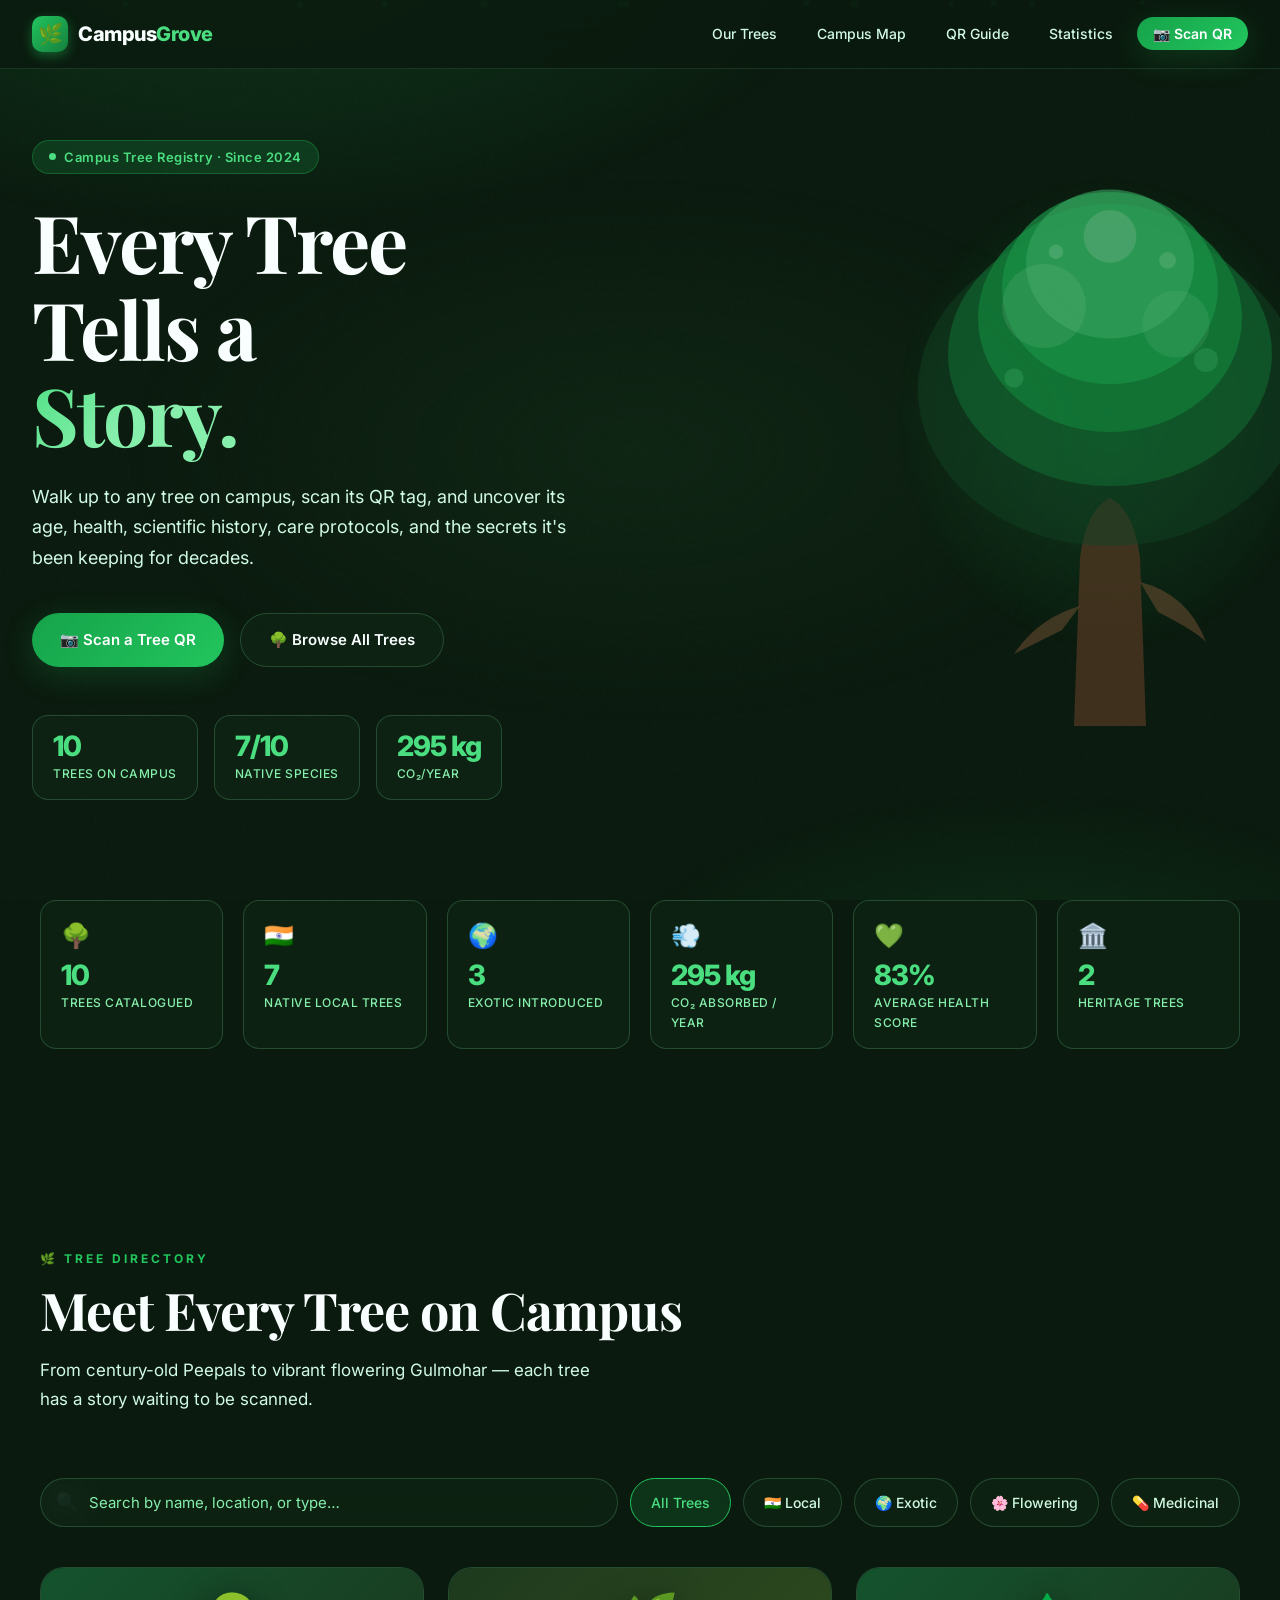
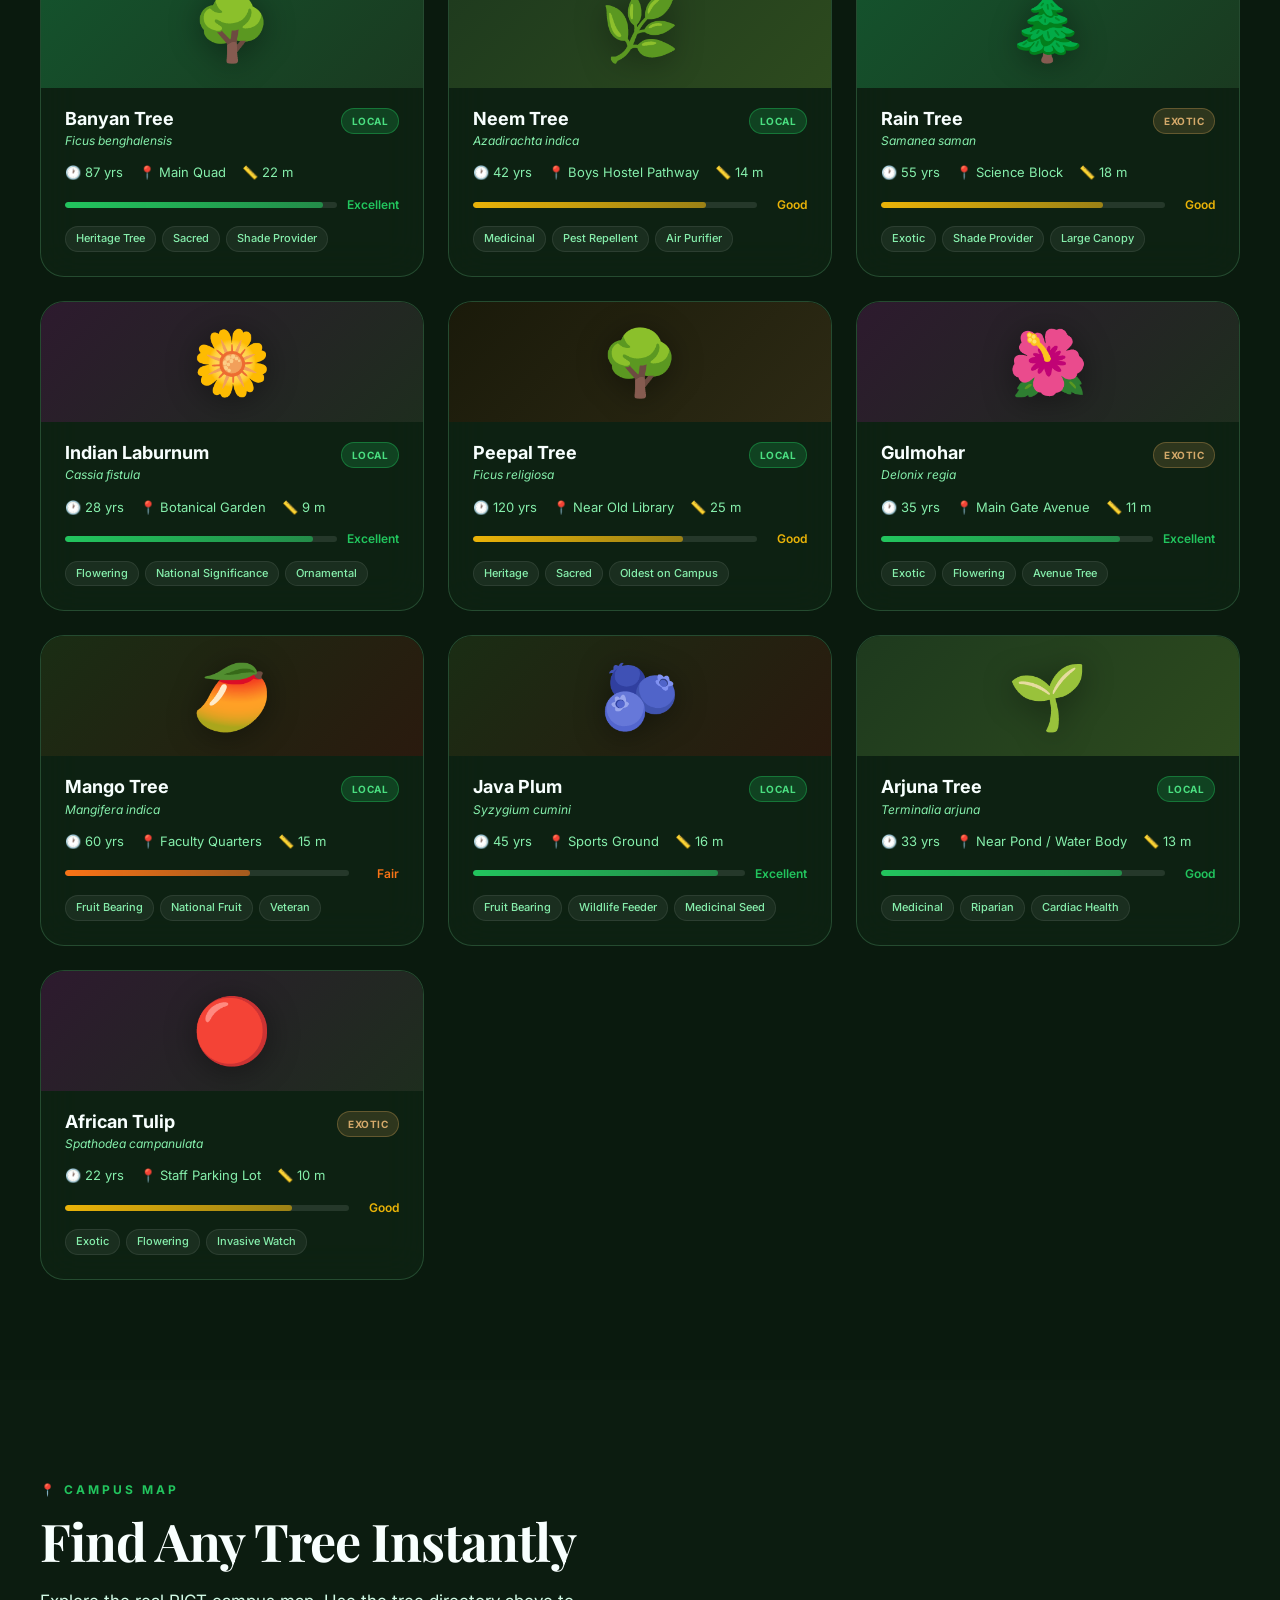
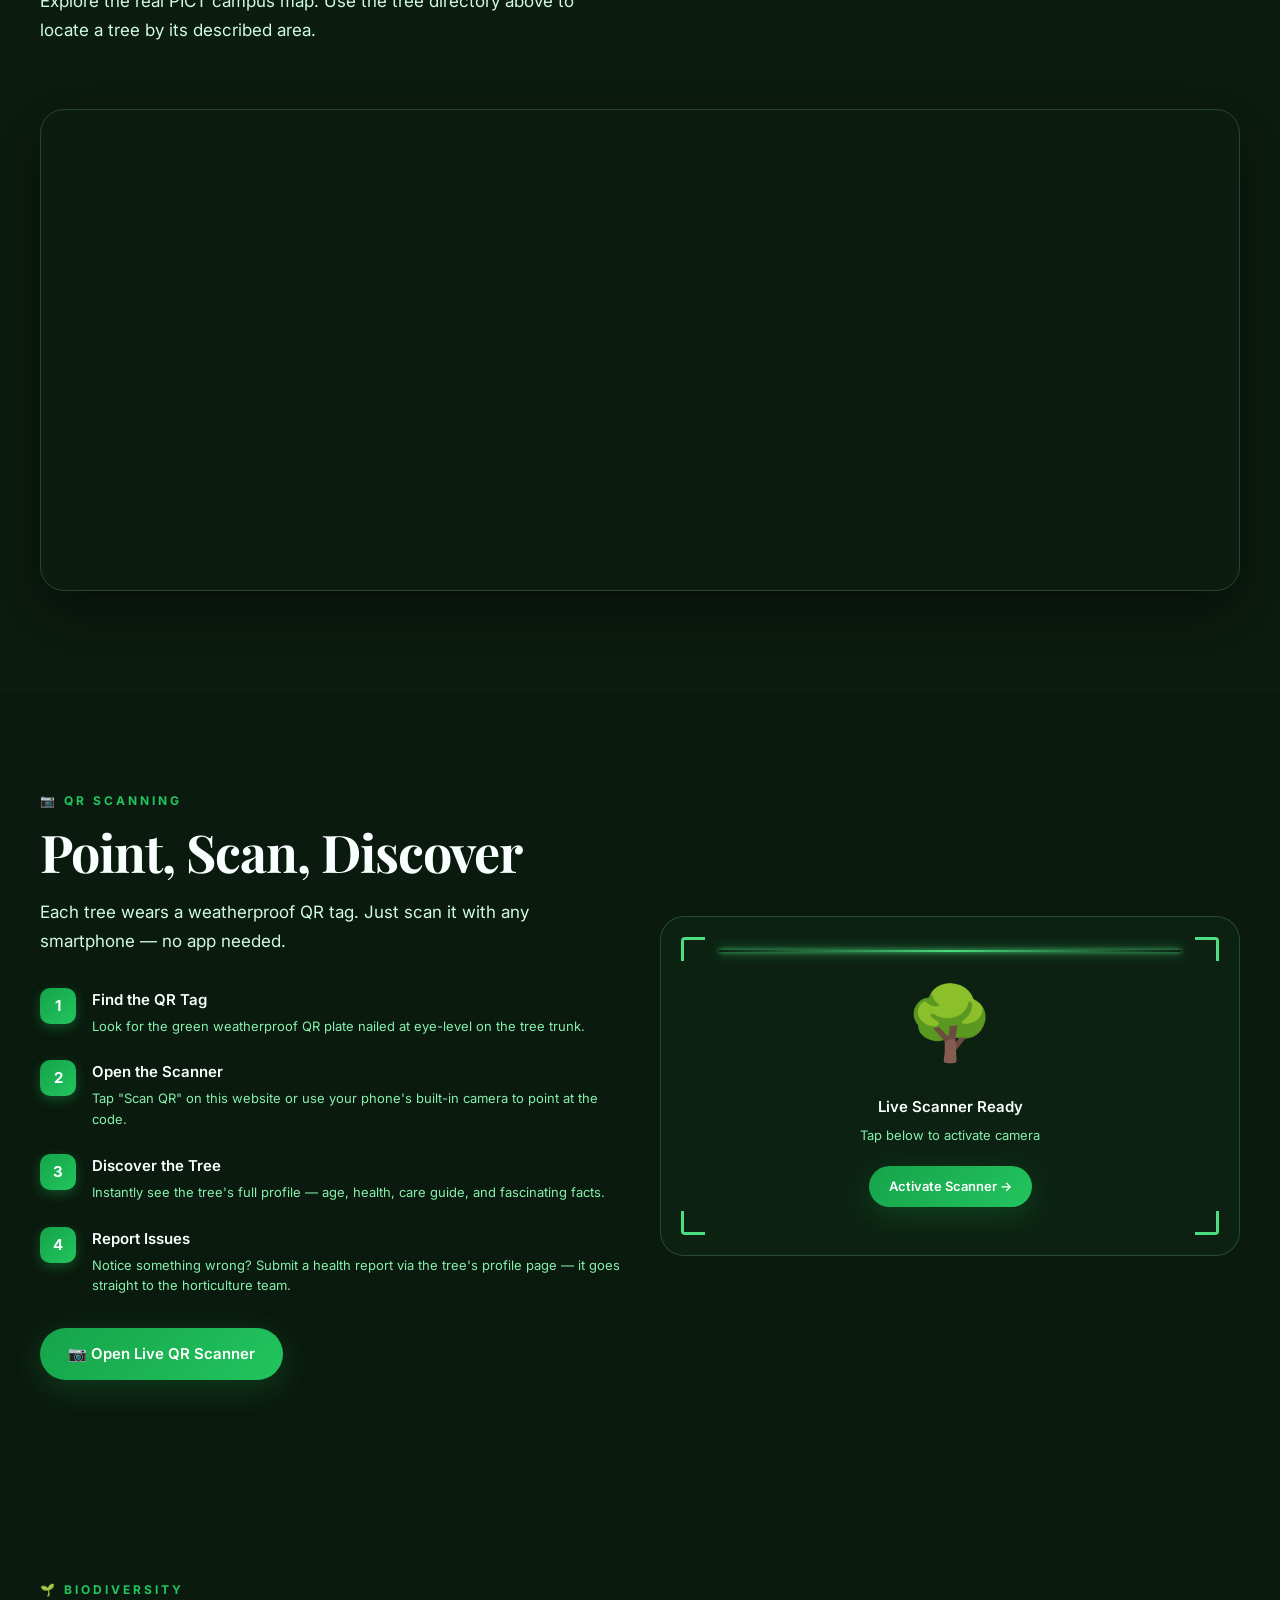
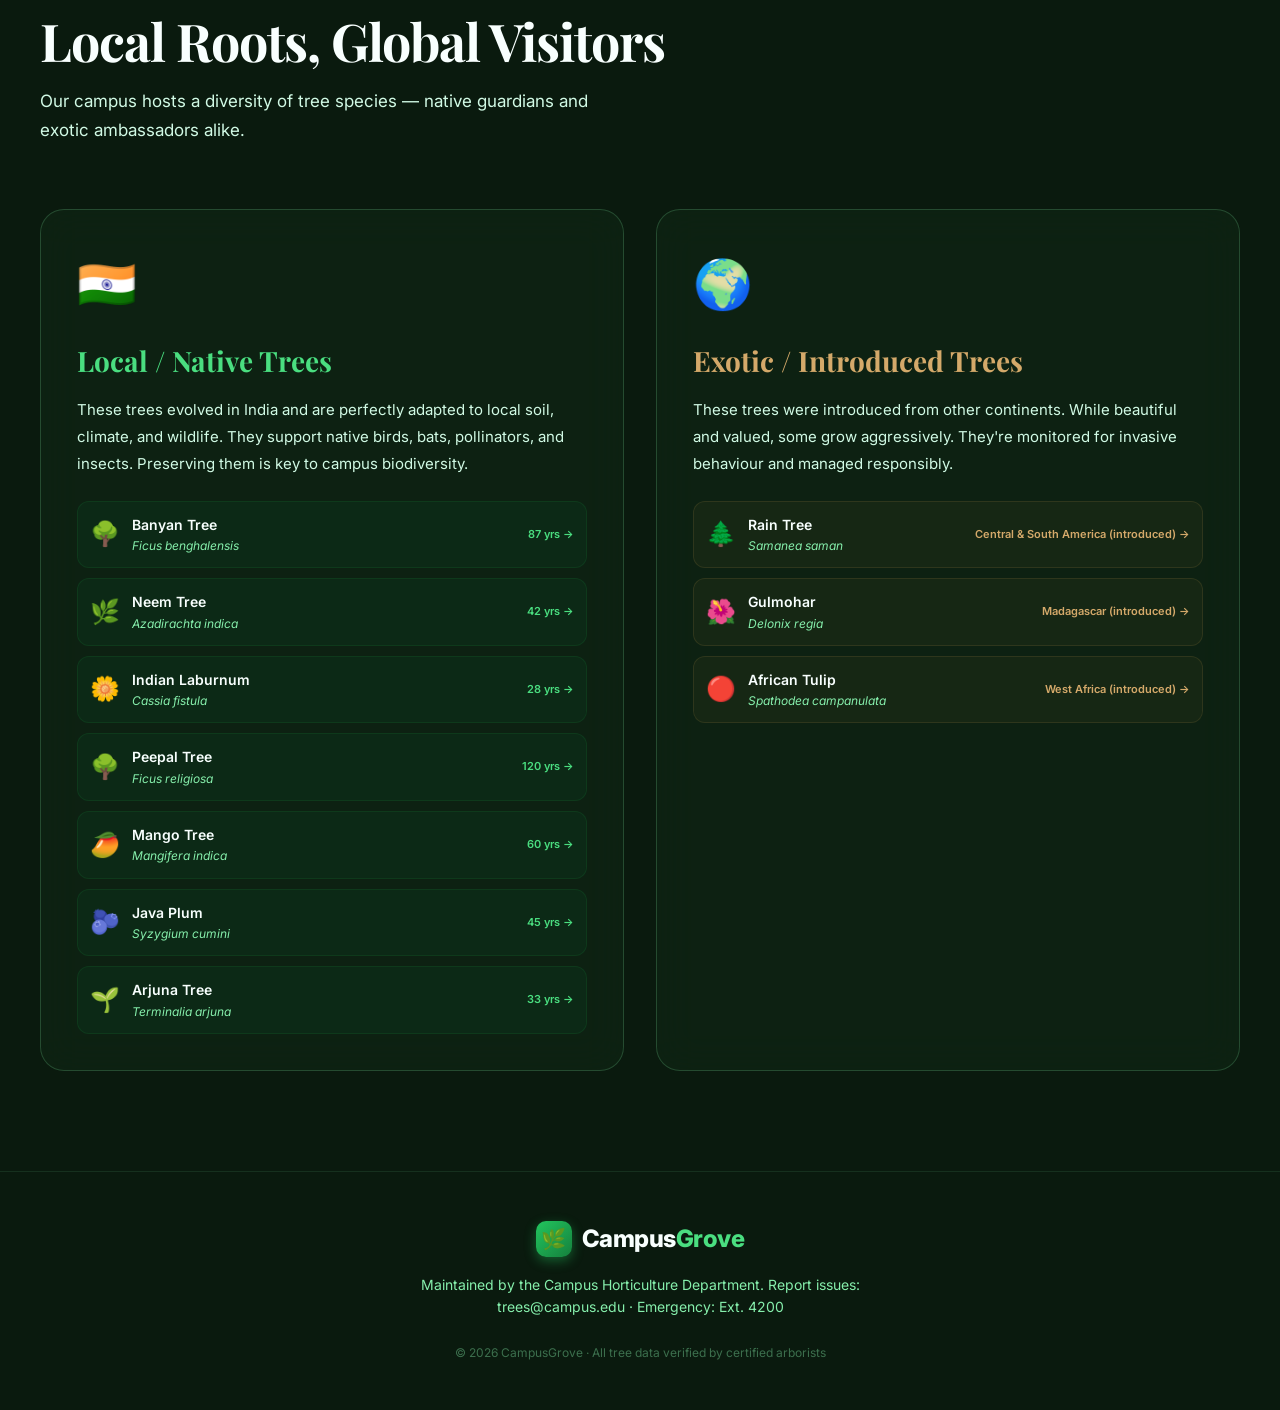
==== commit d301705a: "google maps iframe instead of svg map" ====
--- a/index.html
+++ b/index.html
@@ -139,12 +139,20 @@
       <div class="section-header reveal">
         <div class="section-eyebrow">📍 Campus Map</div>
         <h2 class="section-title">Find Any Tree Instantly</h2>
-        <p class="section-subtitle">Hover over a pin to see the tree. Click to open its full profile.</p>
-      </div>
-
-      <div class="map-placeholder reveal" id="campus-map">
-        <div class="map-tooltip" id="map-tooltip"></div>
-        <!-- SVG map rendered by JS -->
+        <p class="section-subtitle">Explore the real PICT campus map. Use the tree directory above to locate a tree by its described area.</p>
+      </div>
+
+      <div class="reveal" style="border-radius: var(--radius-lg); overflow: hidden; border: 1px solid var(--glass-border); box-shadow: var(--shadow-deep);">
+        <iframe
+          src="https://www.google.com/maps/embed?pb=!1m18!1m12!1m3!1d3784.4!2d73.8482587!3d18.4575421!2m3!1f0!2f0!3f0!3m2!1i1024!2i768!4f13.1!3m3!1m2!1s0x3bc2eac85230ba47%3A0x871eddd0a8a0a108!2sSCTR%27S%20Pune%20Institute%20of%20Computer%20Technology!5e0!3m2!1sen!2sin!4v1700000000000!5m2!1sen!2sin"
+          width="100%"
+          height="480"
+          style="display: block; border: none; filter: invert(90%) hue-rotate(140deg) saturate(0.8) brightness(0.85);"
+          allowfullscreen=""
+          loading="lazy"
+          referrerpolicy="no-referrer-when-downgrade"
+          title="PICT Campus Map — SCTR's Pune Institute of Computer Technology">
+        </iframe>
       </div>
     </div>
   </section>
@@ -261,4 +269,4 @@
   <script src="data.js"></script>
   <script src="app.js"></script>
 </body>
-</html>
+</html>
--- a/styles.css
+++ b/styles.css
@@ -1102,61 +1102,6 @@
   font-style: italic;
 }
 
-/* ─── Map Overview ─── */
-.map-placeholder {
-  height: 400px;
-  background: var(--glass-bg);
-  border: 1px solid var(--glass-border);
-  border-radius: var(--radius-lg);
-  display: flex;
-  flex-direction: column;
-  align-items: center;
-  justify-content: center;
-  gap: 16px;
-  backdrop-filter: blur(20px);
-  position: relative;
-  overflow: hidden;
-}
-
-.campus-map-svg {
-  width: 100%;
-  height: 100%;
-  position: absolute;
-  inset: 0;
-}
-
-.map-tree-pin {
-  cursor: pointer;
-  transition: var(--transition-bounce);
-}
-
-.map-tree-pin:hover {
-  transform: scale(1.3) translateY(-4px);
-}
-
-.map-tree-pin circle {
-  transition: var(--transition);
-}
-
-.map-tree-pin:hover circle {
-  filter: brightness(1.3);
-}
-
-/* ─── Tooltip ─── */
-.map-tooltip {
-  position: absolute;
-  background: rgba(10, 26, 14, 0.95);
-  border: 1px solid var(--glass-border);
-  border-radius: var(--radius-sm);
-  padding: 10px 14px;
-  font-size: 13px;
-  pointer-events: none;
-  z-index: 50;
-  min-width: 160px;
-  backdrop-filter: blur(16px);
-  display: none;
-}
-
 /* ─── QR Print Cards ─── */
 .qr-grid {
   display: grid;
